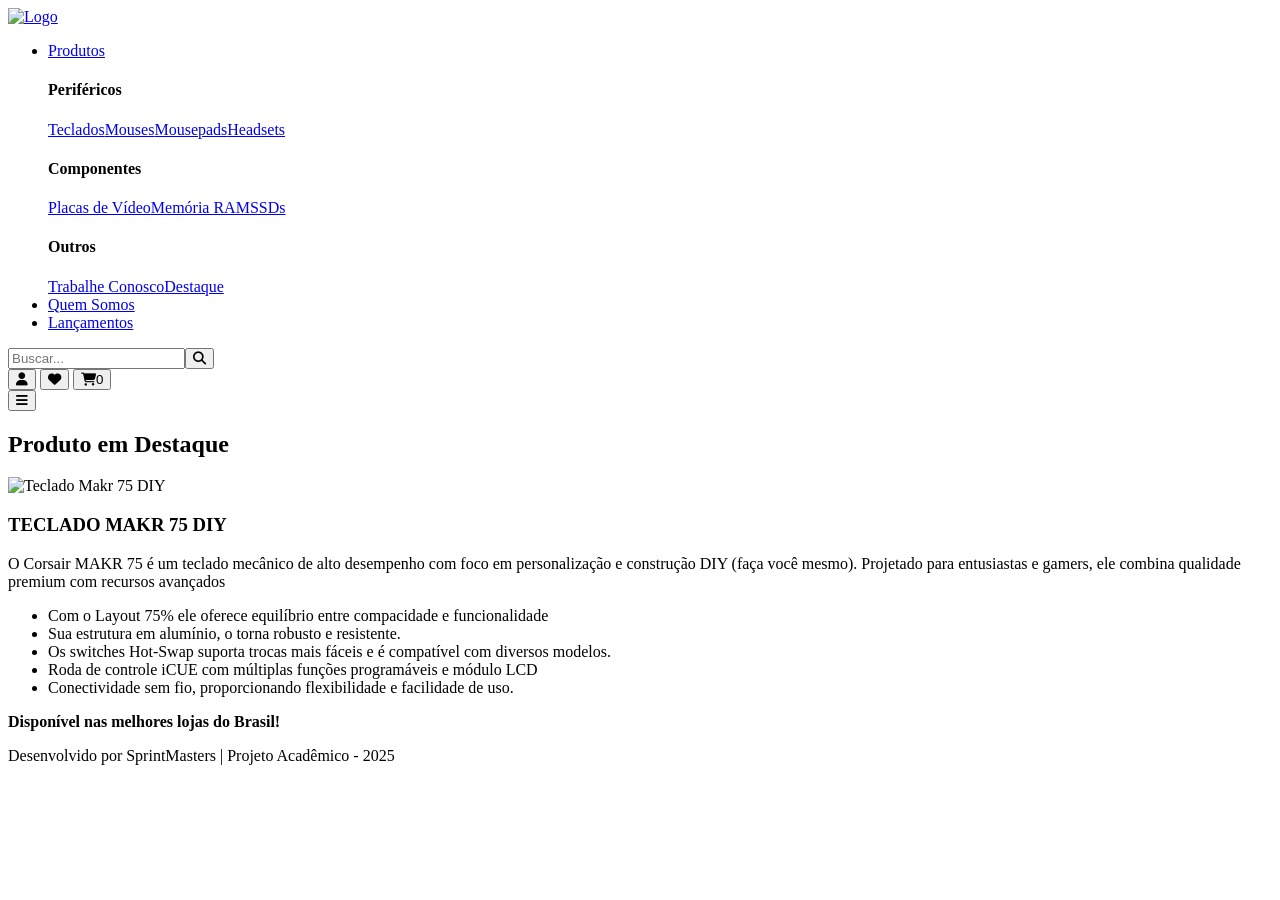
==== Protótipo/destaque.html @ d7e5ff70 "Criando aba de destaque de um produto Essa aba será responsável por todo mês apresentar um produto l" ====
<!DOCTYPE html>
<html lang="pt-br">
<head>
  <meta charset="UTF-8" />
  <meta name="viewport" content="width=device-width, initial-scale=1.0"/>
  <title>Destaque - SprintMasters</title>
  <link rel="stylesheet" href="style.css"/>
  <link rel="stylesheet" href="https://cdnjs.cloudflare.com/ajax/libs/font-awesome/6.4.0/css/all.min.css">
  <link href="https://fonts.googleapis.com/css2?family=Inter:wght@300;400;500;600;700&display=swap" rel="stylesheet">
</head>
<body>
  <header>
    <div class="header-container">
        <a href="index.html" class="logo"><img src="imagens/SprintMastersLogo.png" alt="Logo" style="height: 40px;"></a>
        <nav>
            <ul class="nav-menu">
                <li class="nav-item"><a href="produtos.html" class="nav-link">Produtos</a>
                    <div class="dropdown mega-menu">
                        <div class="mega-menu-column"><h4>Periféricos</h4><a href="produtos.html#teclados">Teclados</a><a href="produtos.html#mouses">Mouses</a><a href="produtos.html#mousepads">Mousepads</a><a href="produtos.html#headsets">Headsets</a></div>
                        <div class="mega-menu-column"><h4>Componentes</h4><a href="produtos.html#placas-de-video">Placas de Vídeo</a><a href="produtos.html#memorias">Memória RAM</a><a href="produtos.html#ssds">SSDs</a></div>
                        <div class="mega-menu-column"><h4>Outros</h4><a href="trabalhe.html">Trabalhe Conosco</a><a href="destaque.html">Destaque</a></div>
                    </div>
                </li>
                <li class="nav-item"><a href="quemsomos.html" class="nav-link">Quem Somos</a></li>
                <li class="nav-item"><a href="destaque.html" class="nav-link">Lançamentos</a></li>
            </ul>
        </nav>
        <div class="header-actions">
            <div class="search-bar"><input type="text" id="search-bar" placeholder="Buscar..."><button class="search-icon"><i class="fa-solid fa-magnifying-glass"></i></button></div>
            <button class="icon-btn"><i class="fa-solid fa-user"></i></button>
            <button class="icon-btn"><i class="fa-solid fa-heart"></i></button>
            <button class="icon-btn"><i class="fa-solid fa-cart-shopping"></i><span class="cart-count">0</span></button>
        </div>
        <button class="mobile-menu-btn"><i class="fa-solid fa-bars"></i></button>
    </div>
  </header>
  <main>
    <section class="container">
      <h2>Produto em Destaque</h2>
      <div class="product-card">
        <img src="imagens/Teclado/teclado-makr.png" alt="Teclado Makr 75 DIY">
        <h3>TECLADO MAKR 75 DIY</h3>
        <p>O Corsair MAKR 75 é um teclado mecânico de alto desempenho com foco em personalização e construção DIY (faça você mesmo). Projetado para entusiastas e gamers, ele combina qualidade premium com recursos avançados</p>
        <ul>
          <li>Com o Layout 75% ele oferece equilíbrio entre compacidade e funcionalidade</li>
          <li>Sua estrutura em alumínio, o torna robusto e resistente.</li>
          <li>Os switches Hot-Swap suporta trocas mais fáceis e é compatível com diversos modelos.</li>
          <li>Roda de controle iCUE com múltiplas funções programáveis e módulo LCD</li>
          <li>Conectividade sem fio, proporcionando flexibilidade e facilidade de uso.</li>
        </ul>
        <p><strong>Disponível nas melhores lojas do Brasil!</strong></p>
      </div>
    </section>
  </main>
  <footer><div class="container footer-content"><div class="copyright">Desenvolvido por SprintMasters | Projeto Acadêmico - 2025</div></div></footer>
</body>
</html>
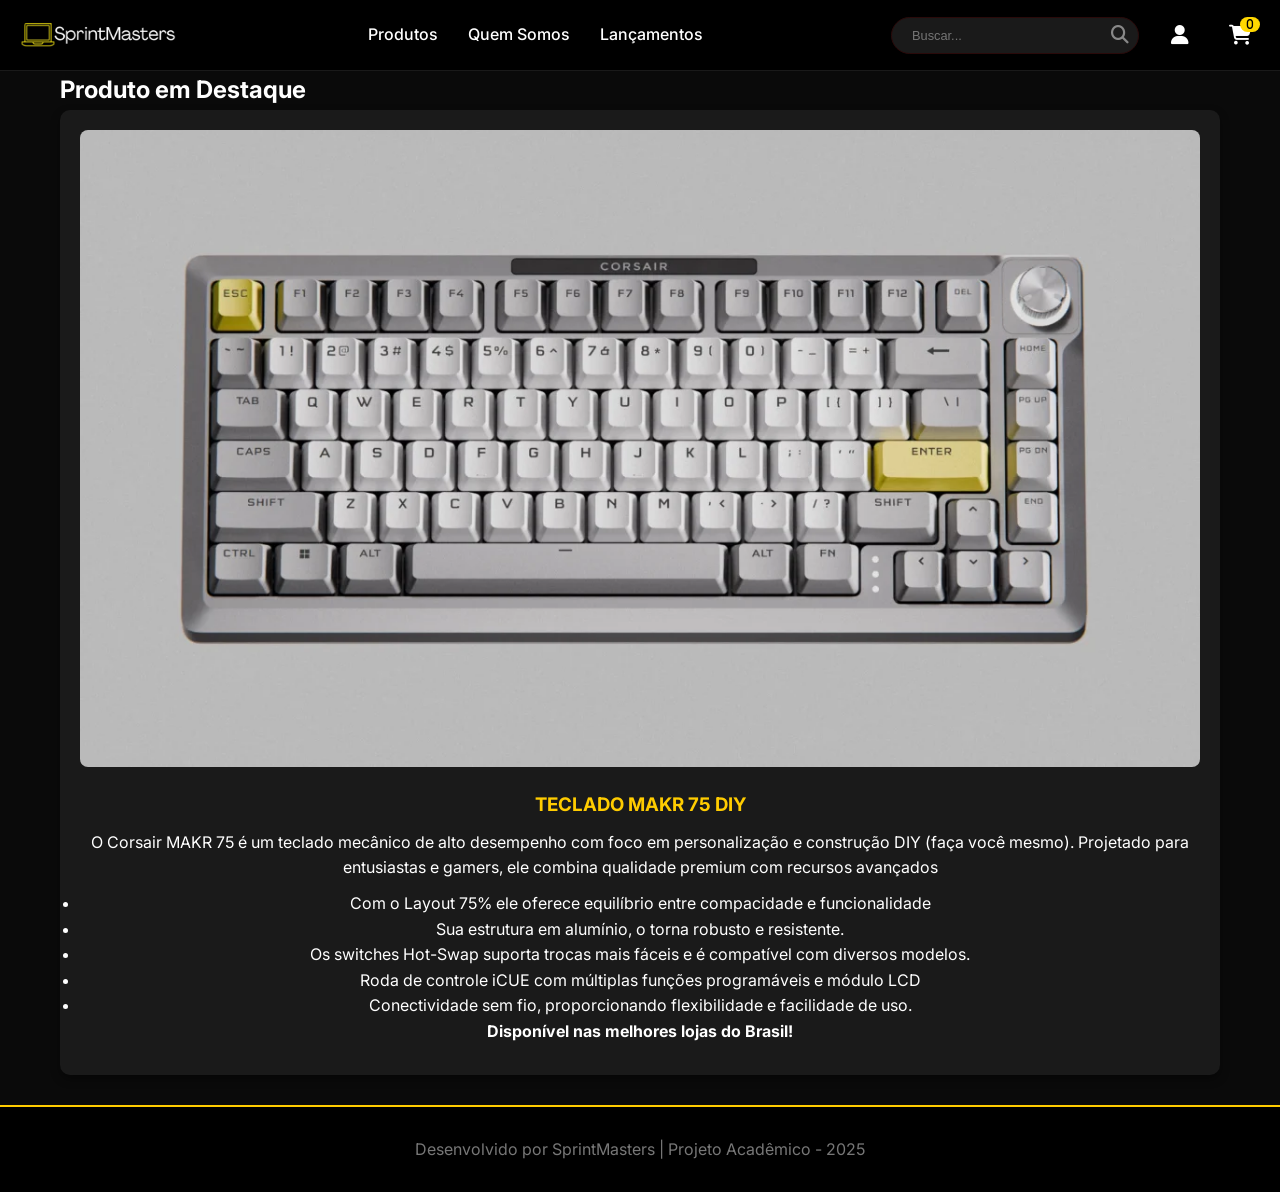
==== commit 096884c9: "Adicionado - Carrinho, Login e Ajustes" ====
--- a/Protótipo/destaque.html
+++ b/Protótipo/destaque.html
@@ -27,9 +27,10 @@
         </nav>
         <div class="header-actions">
             <div class="search-bar"><input type="text" id="search-bar" placeholder="Buscar..."><button class="search-icon"><i class="fa-solid fa-magnifying-glass"></i></button></div>
-            <button class="icon-btn"><i class="fa-solid fa-user"></i></button>
-            <button class="icon-btn"><i class="fa-solid fa-heart"></i></button>
-            <button class="icon-btn"><i class="fa-solid fa-cart-shopping"></i><span class="cart-count">0</span></button>
+            <a href="login.html" class="icon-btn fa-solid fa-user"></a>
+            <a href="carrinho.html" class="icon-btn fa-solid fa-cart-shopping">
+                <span class="cart-count">0</span>
+            </a>
         </div>
         <button class="mobile-menu-btn"><i class="fa-solid fa-bars"></i></button>
     </div>
@@ -53,5 +54,6 @@
     </section>
   </main>
   <footer><div class="container footer-content"><div class="copyright">Desenvolvido por SprintMasters | Projeto Acadêmico - 2025</div></div></footer>
+  <script src="main.js" defer></script>
 </body>
-</html>
+</html>
--- a/Protótipo/style.css
+++ b/Protótipo/style.css
@@ -0,0 +1,299 @@
+/* ===== Variáveis e Estilos Base ===== */
+:root {
+    --bg-primary: #0a0a0a;
+    --bg-secondary: #000000; 
+    --bg-dropdown: #2a0a0a;
+    --text-primary: #ffffff; 
+    --border: #1a1a1a; 
+    --hover: #ffd700;
+}
+
+* { margin: 0; 
+    padding: 0; 
+    box-sizing: border-box; 
+}
+
+body {
+    font-family: 'Inter', sans-serif;
+    line-height: 1.6;
+    overflow-x: hidden;
+    color: var(--text-primary);
+    background-color: var(--bg-primary);
+}
+
+.container { 
+    max-width: 1200px; 
+    margin: 0 auto; 
+    padding: 0 20px; 
+}
+
+/* ===== Header ===== */
+header {
+    background-color: var(--bg-secondary);
+    border-bottom: 1px solid var(--border);
+    position: sticky;
+    top: 0;
+    z-index: 1000;
+}
+
+.header-container {
+    max-width: 1800px;
+    margin: 0 auto;
+    padding: 0 1.25rem;
+    display: flex;
+    align-items: center;
+    justify-content: space-between;
+    height: 4.4rem;
+}
+
+.logo { 
+    display: flex; 
+    align-items: center; 
+    gap: 0.65rem; 
+}
+.logo img { 
+    height: 40px; 
+    border-radius: 5px; 
+    transition: 
+    transform 0.3s ease; 
+}
+.logo img:hover { 
+    transform: scale(1.05); 
+}
+
+nav { 
+    display: flex; 
+    align-items: center; 
+    gap: 2.5rem; 
+}
+.nav-menu { 
+    display: flex; 
+    list-style: none; 
+    gap: 1.9rem; 
+    align-items: center; 
+}
+.nav-item { 
+    position: relative; 
+}
+
+.nav-link {
+    color: var(--text-primary); 
+    text-decoration: none;
+    font-size: 1rem; 
+    font-weight: 500; 
+    padding: 0.65rem 0;
+    display: block; 
+    transition: color 0.3s;
+}
+.nav-link:hover { 
+    color: var(--hover); 
+}
+
+.dropdown {
+    position: absolute; top: 100%; left: 0;
+    background-color: var(--bg-primary);
+    min-width: 12.5rem; padding: 0.9rem 0;
+    border-radius: 0.5rem;
+    box-shadow: 0 0.65rem 2.5rem rgba(0, 0, 0, 0.5);
+    opacity: 0; 
+    visibility: hidden;
+    transform: translateY(-0.65rem); 
+    transition: all 0.3s;
+}
+.nav-item:hover .dropdown { 
+    opacity: 1; 
+    visibility: visible; 
+    transform: translateY(0); 
+}
+
+.dropdown a {
+    display: block; 
+    padding: 0.65rem 1.25rem;
+    color: var(--text-primary); 
+    text-decoration: none;
+    font-size: 0.9rem; 
+    transition: 
+    background-color 0.3s;
+}
+.dropdown a:hover { 
+    background-color: var(--bg-dropdown); 
+    color: var(--hover); 
+}
+
+.mega-menu {
+    min-width: 37.5rem; 
+    display: grid;
+    grid-template-columns: repeat(3, 1fr); 
+    gap: 1.25rem; 
+    padding: 1.5rem;
+}
+.mega-menu-column h4 { 
+    color: var(--hover); 
+    font-size: 0.8rem; 
+    margin-bottom: 0.9rem; 
+    text-transform: uppercase; 
+}
+.mega-menu-column a { 
+    padding: 0.5rem 0; 
+}
+
+.header-actions { 
+    display: flex; 
+    align-items: center; 
+    gap: 1.5rem; 
+}
+.search-bar { 
+    position: relative; 
+}
+.search-bar input {
+    background-color: var(--border); 
+    border: 1px solid var(--bg-dropdown);
+    border-radius: 1.5rem; 
+    padding: 10px 40px 10px 20px;
+    color: var(--text-primary); 
+    width: 15.5rem; 
+    font-size: 0.8rem; 
+    transition: all 0.3s;
+}
+.search-bar input:focus { 
+    outline: none; 
+    border-color: var(--hover); 
+    width: 300px; 
+}
+.search-bar button {
+    position: absolute; 
+    right: 10px; 
+    top: 50%; 
+    transform: translateY(-50%);
+    background: none; 
+    border: none; 
+    color: #888; 
+    cursor: pointer; 
+    font-size: 18px;
+}
+
+.icon-btn {
+    background: none; 
+    border: none; 
+    color: #ffffff;
+    cursor: pointer; 
+    font-size: 20px; 
+    position: relative;
+    padding: 8px; 
+    transition: color 0.3s;
+}
+
+a {
+    text-decoration: none;
+}
+
+.icon-btn:hover { 
+    color: #ffd700; 
+}
+
+.cart-count {
+    position: absolute; top: 0; right: 0;
+    background-color: #ffd700; 
+    color: #000000;
+    font-size: 11px; 
+    font-weight: bold;
+    padding: 2px 6px; 
+    border-radius: 10px;
+}
+.mobile-menu-btn { 
+    display: none; 
+    background: none; 
+    border: none; 
+    color: var(--text-primary); 
+    font-size: 1.5rem; 
+    cursor: pointer; 
+}
+
+/* ===== Layout Geral ===== */
+.featured-products { 
+    padding: 70px 0; 
+    background-color: #111; 
+}
+.section-title { 
+    text-align: center; 
+    font-size: 2.2rem; 
+    margin-bottom: 40px; 
+    color: #ffcc00; 
+}
+
+.product-card {
+    background: #1a1a1a; margin-bottom: 30px; padding: 20px;
+    border-radius: 10px; text-align: center;
+    box-shadow: 0 4px 10px rgba(0,0,0,0.4);
+}
+.product-card img { 
+    max-width: 100%; 
+    border-radius: 8px; 
+    margin-bottom: 15px; 
+}
+.product-card h3 { 
+    color: #ffcc00; 
+    margin-bottom: 10px; 
+}
+.product-card p { 
+    margin-bottom: 10px; 
+}
+
+.btn-buy {
+    display: inline-block; margin: 5px; padding: 10px 15px;
+    color: #000; background: #ffcc00; text-decoration: none;
+    font-weight: bold; border-radius: 5px; transition: all 0.3s ease;
+}
+.btn-buy:hover { 
+    background: transparent; 
+    border: 2px solid #ffcc00; 
+    color: #ffcc00; 
+}
+
+/* ===== Página de Produtos ===== */
+.filter-section {
+    background: #1a1a1a; padding: 20px; border-radius: 10px; margin-bottom: 40px;
+    display: flex; flex-wrap: wrap; gap: 20px; align-items: center;
+}
+.filter-section h3 { color: #ffcc00; margin-right: 10px; font-size: 1.2rem; margin-bottom: 0; }
+.filter-group { display: flex; align-items: center; gap: 10px; }
+.filter-group label { font-weight: 600; }
+.filter-group select {
+    background: #333; color: #e0e0e0; border: 1px solid #555;
+    border-radius: 5px; padding: 8px 12px; font-size: 1rem;
+}
+
+.category-title {
+    font-size: 1.8rem; color: #ffcc00; margin-top: 30px;
+    margin-bottom: 20px; border-bottom: 2px solid #333; padding-bottom: 10px;
+}
+
+.product-grid {
+    display: grid; grid-template-columns: repeat(3, 1fr);
+    gap: 30px; margin-bottom: 30px;
+}
+
+.product-grid .product-card {
+    margin-bottom: 0; display: flex; flex-direction: column; height: 100%;
+}
+
+.product-price {
+    font-size: 1.3rem; font-weight: bold; color: #ffcc00; margin-bottom: 15px;
+    margin-top: auto;
+}
+
+/* Footer */
+footer {
+    background-color: #000; padding: 30px 0;
+    text-align: center; border-top: 2px solid #ffcc00; color: #777;
+}
+li img { vertical-align: middle; margin-right: 8px; }
+
+/* Responsividade */
+@media (max-width: 1024px) { .product-grid { grid-template-columns: repeat(2, 1fr); } }
+@media (max-width: 768px) {
+    .product-grid { grid-template-columns: 1fr; }
+    .filter-section { flex-direction: column; align-items: stretch; }
+    .filter-group { flex-direction: column; align-items: stretch; }
+    .filter-group select { width: 100%; }
+}
